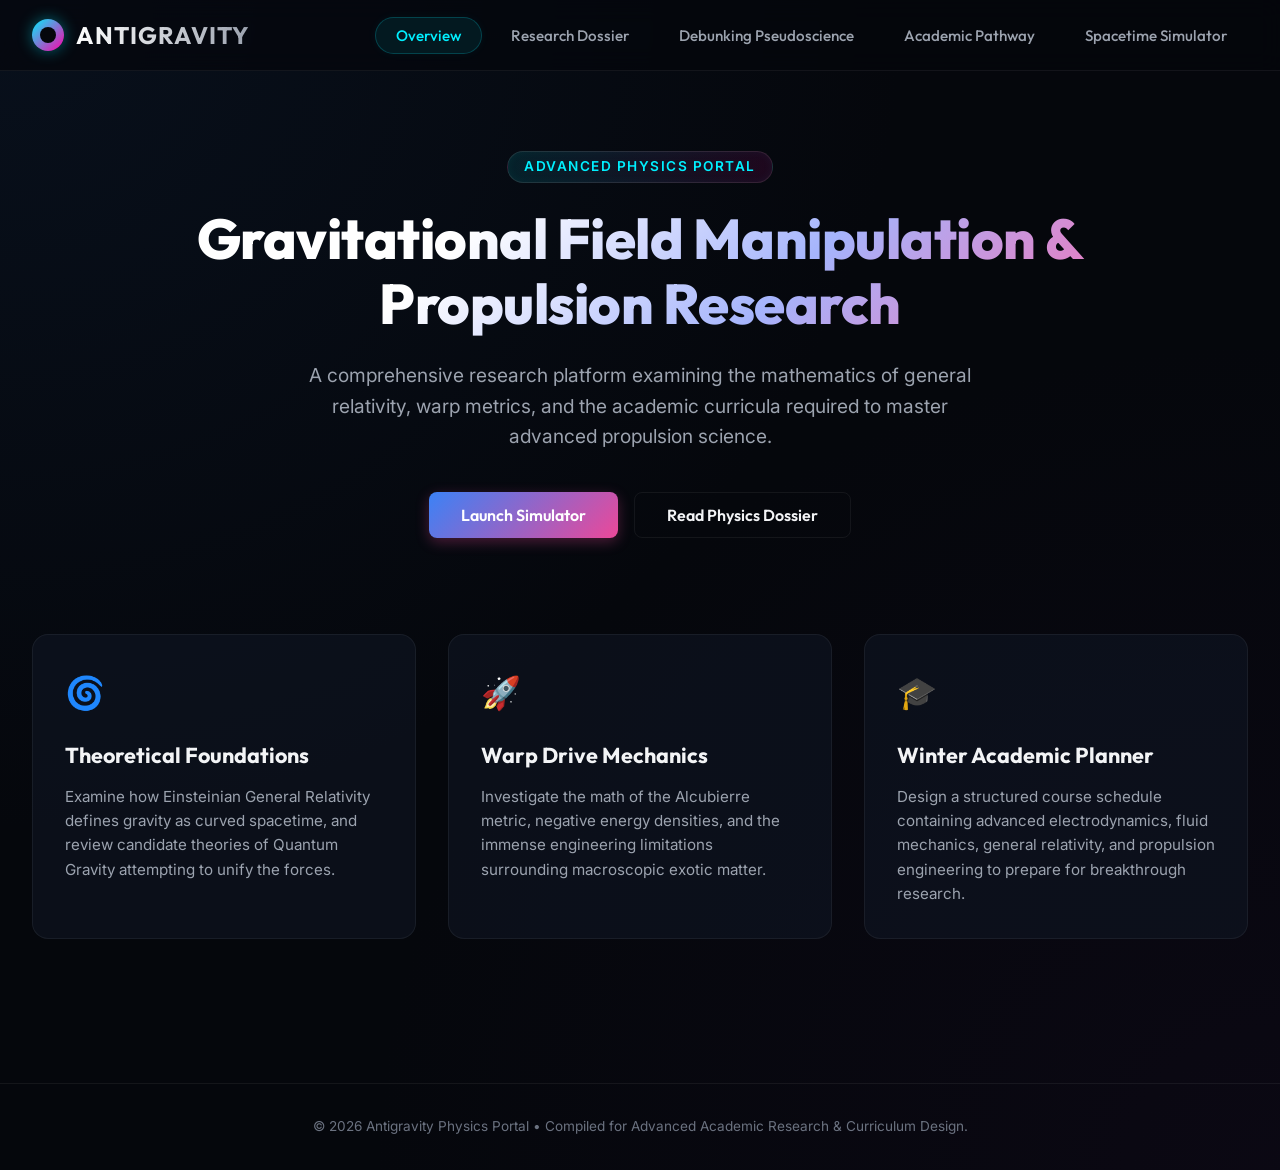
==== antigravity-portal/index.html @ f263cdb2 "Add Antigravity Research and Academic Planner static site & update CI/CD deployment" ====
<!DOCTYPE html>
<html lang="en">
<head>
  <meta charset="UTF-8">
  <meta name="viewport" content="width=device-width, initial-scale=1.0">
  <title>Antigravity Research & Academic Planner</title>
  <meta name="description" content="Explore advanced theoretical physics regarding spacetime curvature, warp mechanics, quantum gravity, and plan your Winter Semester academic curriculum.">
  <link rel="stylesheet" href="style.css">
</head>
<body>

  <!-- Premium Header & Navigation -->
  <header id="main-header">
    <div class="logo-container">
      <div class="logo-icon" id="logo-icon-id"></div>
      <span class="logo-text">ANTIGRAVITY</span>
    </div>
    <nav id="navbar">
      <ul>
        <li><button class="active" data-tab="overview" id="nav-btn-overview">Overview</button></li>
        <li><button data-tab="dossier" id="nav-btn-dossier">Research Dossier</button></li>
        <li><button data-tab="debunked" id="nav-btn-debunked">Debunking Pseudoscience</button></li>
        <li><button data-tab="pathway" id="nav-btn-pathway">Academic Pathway</button></li>
        <li><button data-tab="simulator" id="nav-btn-simulator">Spacetime Simulator</button></li>
      </ul>
    </nav>
  </header>

  <!-- Hero Section -->
  <section class="hero" id="hero-banner">
    <span class="badge">Advanced Physics Portal</span>
    <h1>Gravitational Field Manipulation & Propulsion Research</h1>
    <p>A comprehensive research platform examining the mathematics of general relativity, warp metrics, and the academic curricula required to master advanced propulsion science.</p>
    <div class="cta-buttons">
      <button class="btn btn-primary" data-tab="simulator" id="hero-btn-sim">Launch Simulator</button>
      <button class="btn btn-secondary" data-tab="dossier" id="hero-btn-research">Read Physics Dossier</button>
    </div>
  </section>

  <!-- Main Content Area -->
  <main id="content-container">

    <!-- TAB 1: OVERVIEW -->
    <section class="tab-pane active" id="overview">
      <div class="home-grid">
        <div class="info-card blue">
          <div class="card-icon">🌀</div>
          <h3>Theoretical Foundations</h3>
          <p>Examine how Einsteinian General Relativity defines gravity as curved spacetime, and review candidate theories of Quantum Gravity attempting to unify the forces.</p>
        </div>
        <div class="info-card magenta">
          <div class="card-icon">🚀</div>
          <h3>Warp Drive Mechanics</h3>
          <p>Investigate the math of the Alcubierre metric, negative energy densities, and the immense engineering limitations surrounding macroscopic exotic matter.</p>
        </div>
        <div class="info-card cyan">
          <div class="card-icon">🎓</div>
          <h3>Winter Academic Planner</h3>
          <p>Design a structured course schedule containing advanced electrodynamics, fluid mechanics, general relativity, and propulsion engineering to prepare for breakthrough research.</p>
        </div>
      </div>
    </section>

    <!-- TAB 2: RESEARCH DOSSIER -->
    <section class="tab-pane" id="dossier">
      <div class="dossier-layout">
        <aside class="dossier-nav" id="dossier-nav-aside">
          <h4 style="margin-bottom: 1rem; font-size: 0.9rem; color: var(--text-muted); text-transform: uppercase;">Dossier Sections</h4>
          <div id="dossier-nav-list">
            <!-- Dynamically populated from research.json -->
          </div>
        </aside>
        <article class="dossier-content-wrapper" id="dossier-active-content">
          <!-- Active Section Content Loaded Here -->
        </article>
      </div>
    </section>

    <!-- TAB 3: DEBUNKING PSEUDOSCIENCE -->
    <section class="tab-pane" id="debunked">
      <h2 class="section-title-glow" style="margin-bottom: 2rem;">⚡ Debunking Pseudoscience Claims</h2>
      <div class="debunk-list" id="debunked-list-container">
        <!-- Dynamically populated from research.json -->
      </div>
    </section>

    <!-- TAB 4: ACADEMIC PATHWAY -->
    <section class="tab-pane" id="pathway">
      <div class="planner-layout">
        <div class="timeline-container">
          <h2 class="section-title-glow" style="margin-bottom: 2rem;">🎓 Recommended Winter Course Pathway</h2>
          <div class="timeline" id="pathway-timeline">
            <!-- Dynamically populated from courses.json -->
          </div>
        </div>
        <aside class="planner-sidebar" id="planner-sidebar-aside">
          <h3>Semester Loadout Builder</h3>
          <div class="sidebar-stats">
            <div class="stat-box">
              <div class="stat-val" id="credits-val">0</div>
              <div class="stat-label">Total Credits</div>
            </div>
            <div class="stat-box">
              <div class="stat-val" id="courses-val">0</div>
              <div class="stat-label">Selected</div>
            </div>
          </div>
          <p style="font-size: 0.85rem; color: var(--text-secondary); margin-bottom: 1rem;">Select courses to build your theoretical curriculum and verify prerequisites:</p>
          <div class="courses-checklist" id="checklist-container">
            <!-- Checklist checkboxes loaded dynamically -->
          </div>
          <div class="prereq-alert" id="prereq-warning">
            <!-- Warning messages rendered dynamically -->
          </div>
        </aside>
      </div>
    </section>

    <!-- TAB 5: SPACETIME SIMULATOR -->
    <section class="tab-pane" id="simulator">
      <div class="simulator-layout">
        <div class="canvas-container" id="canvas-container-id">
          <canvas id="gravity-canvas"></canvas>
        </div>
        <aside class="sim-sidebar" id="sim-sidebar-id">
          <h3>Gravity Field Control</h3>
          
          <div class="tool-group">
            <span class="tool-label">Active Tool Mode</span>
            <div class="tool-buttons">
              <button class="btn-tool active" id="mode-positive">Attractive (+M)</button>
              <button class="btn-tool negative-mode" id="mode-negative">Repulsive (-M)</button>
              <button class="btn-tool" id="mode-particle" style="grid-column: span 2; margin-top: 0.5rem;">Launch Test Particle</button>
            </div>
          </div>
          
          <div class="tool-group">
            <span class="tool-label">Simulation Actions</span>
            <button class="btn-action" id="btn-toggle-warp">Start Warp Drive (Alcubierre)</button>
            <button class="btn-action clear" id="btn-clear-sim">Clear Workspace</button>
          </div>

          <div class="sim-status-box">
            <p><strong>Masses Placed:</strong> <span id="mass-count">0</span></p>
            <p><strong>Active Test Particles:</strong> <span id="particle-count">0</span></p>
            <p><strong>Warp Bubble:</strong> <span id="warp-status">Inactive</span></p>
            <div style="font-size: 0.75rem; color: var(--text-muted); margin-top: 1rem; line-height: 1.4;">
              💡 <strong>Instructions:</strong> Select a tool and click/tap in the canvas grid. Click close to an existing mass to delete it. Toggle Warp Drive and hover/move your cursor to guide the Alcubierre warp bubble!
            </div>
          </div>
        </aside>
      </div>
    </section>

  </main>

  <footer style="text-align: center; padding: 2rem; border-top: 1px solid var(--glass-border); font-size: 0.85rem; color: var(--text-muted); margin-top: 4rem;">
    <p>© 2026 Antigravity Physics Portal • Compiled for Advanced Academic Research & Curriculum Design.</p>
  </footer>

  <script src="app.js"></script>
</body>
</html>
---- antigravity-portal/style.css ----
@import url('https://fonts.googleapis.com/css2?family=Inter:wght@300;400;500;600&family=Outfit:wght@300;400;600;700;800&display=swap');

:root {
  --bg-deep: #05070c;
  --bg-space: #0b0f19;
  --bg-card: rgba(15, 22, 36, 0.6);
  --bg-card-hover: rgba(22, 32, 54, 0.8);
  --glass-border: rgba(255, 255, 255, 0.06);
  --glass-border-focus: rgba(255, 255, 255, 0.15);
  
  --accent-blue: #3b82f6;
  --accent-cyan: #00f0ff;
  --accent-magenta: #ff00aa;
  --accent-pink: #ec4899;
  --accent-glow: rgba(0, 240, 255, 0.15);
  --accent-warn: #f59e0b;
  
  --text-primary: #f3f4f6;
  --text-secondary: #9ca3af;
  --text-muted: #6b7280;
  
  --font-title: 'Outfit', sans-serif;
  --font-body: 'Inter', sans-serif;
  
  --transition-smooth: all 0.3s cubic-bezier(0.4, 0, 0.2, 1);
  --glow-positive: 0 0 15px rgba(0, 240, 255, 0.4);
  --glow-negative: 0 0 15px rgba(255, 0, 170, 0.4);
  --glow-warp: 0 0 20px rgba(139, 92, 246, 0.5);
}

* {
  box-sizing: border-box;
  margin: 0;
  padding: 0;
}

body {
  background-color: var(--bg-deep);
  background-image: 
    radial-gradient(at 0% 0%, rgba(11, 25, 44, 0.5) 0px, transparent 50%),
    radial-gradient(at 100% 100%, rgba(20, 10, 30, 0.4) 0px, transparent 50%),
    radial-gradient(at 50% 50%, rgba(5, 7, 12, 1) 0px, transparent 100%);
  color: var(--text-primary);
  font-family: var(--font-body);
  min-height: 100vh;
  overflow-x: hidden;
  line-height: 1.6;
}

/* Header & Navigation */
header {
  background: rgba(5, 7, 12, 0.7);
  backdrop-filter: blur(12px);
  -webkit-backdrop-filter: blur(12px);
  border-bottom: 1px solid var(--glass-border);
  position: sticky;
  top: 0;
  z-index: 100;
  padding: 1rem 2rem;
  display: flex;
  justify-content: space-between;
  align-items: center;
  transition: var(--transition-smooth);
}

.logo-container {
  display: flex;
  align-items: center;
  gap: 0.75rem;
}

.logo-icon {
  width: 2rem;
  height: 2rem;
  border-radius: 50%;
  background: linear-gradient(135deg, var(--accent-cyan), var(--accent-magenta));
  box-shadow: var(--glow-positive);
  position: relative;
  animation: logo-spin 6s linear infinite;
}

.logo-icon::before {
  content: '';
  position: absolute;
  top: 25%;
  left: 25%;
  width: 50%;
  height: 50%;
  background: var(--bg-deep);
  border-radius: 50%;
}

.logo-text {
  font-family: var(--font-title);
  font-weight: 700;
  font-size: 1.5rem;
  letter-spacing: 1px;
  background: linear-gradient(to right, #ffffff, var(--text-secondary));
  -webkit-background-clip: text;
  -webkit-text-fill-color: transparent;
}

nav ul {
  display: flex;
  list-style: none;
  gap: 0.5rem;
}

nav button {
  background: transparent;
  border: 1px solid transparent;
  color: var(--text-secondary);
  font-family: var(--font-title);
  font-size: 0.95rem;
  font-weight: 500;
  padding: 0.5rem 1.25rem;
  border-radius: 9999px;
  cursor: pointer;
  transition: var(--transition-smooth);
}

nav button:hover {
  color: var(--text-primary);
  background: rgba(255, 255, 255, 0.04);
}

nav button.active {
  color: var(--accent-cyan);
  background: rgba(0, 240, 255, 0.08);
  border-color: rgba(0, 240, 255, 0.2);
  box-shadow: 0 0 10px rgba(0, 240, 255, 0.05);
}

/* Hero Section */
.hero {
  padding: 5rem 2rem 4rem 2rem;
  text-align: center;
  max-width: 1000px;
  margin: 0 auto;
}

.badge {
  display: inline-block;
  padding: 0.25rem 1rem;
  background: linear-gradient(90deg, rgba(0, 240, 255, 0.1), rgba(255, 0, 170, 0.1));
  border: 1px solid rgba(255, 255, 255, 0.1);
  border-radius: 9999px;
  font-size: 0.85rem;
  font-weight: 600;
  letter-spacing: 1.5px;
  color: var(--accent-cyan);
  text-transform: uppercase;
  margin-bottom: 1.5rem;
  box-shadow: inset 0 0 10px rgba(0, 240, 255, 0.05);
}

.hero h1 {
  font-family: var(--font-title);
  font-size: 3.5rem;
  font-weight: 800;
  line-height: 1.15;
  letter-spacing: -0.5px;
  margin-bottom: 1.5rem;
  background: linear-gradient(135deg, #ffffff 30%, #a5b4fc, #f472b6);
  -webkit-background-clip: text;
  -webkit-text-fill-color: transparent;
}

.hero p {
  font-size: 1.2rem;
  color: var(--text-secondary);
  max-width: 700px;
  margin: 0 auto 2.5rem auto;
}

.cta-buttons {
  display: flex;
  justify-content: center;
  gap: 1rem;
}

.btn {
  font-family: var(--font-title);
  font-size: 1rem;
  font-weight: 600;
  padding: 0.75rem 2rem;
  border-radius: 8px;
  cursor: pointer;
  transition: var(--transition-smooth);
}

.btn-primary {
  background: linear-gradient(135deg, var(--accent-blue), var(--accent-pink));
  border: none;
  color: white;
  box-shadow: 0 4px 14px rgba(236, 72, 153, 0.3);
}

.btn-primary:hover {
  transform: translateY(-2px);
  box-shadow: 0 6px 20px rgba(236, 72, 153, 0.5);
}

.btn-secondary {
  background: transparent;
  border: 1px solid var(--glass-border);
  color: var(--text-primary);
}

.btn-secondary:hover {
  background: rgba(255, 255, 255, 0.05);
  border-color: rgba(255, 255, 255, 0.2);
}

/* Tab Content Transitions */
main {
  max-width: 1400px;
  margin: 0 auto;
  padding: 0 2rem 5rem 2rem;
}

.tab-pane {
  display: none;
  animation: fadeIn 0.5s cubic-bezier(0.4, 0, 0.2, 1) forwards;
}

.tab-pane.active {
  display: block;
}

/* Home Overview Grid */
.home-grid {
  display: grid;
  grid-template-columns: repeat(auto-fit, minmax(320px, 1fr));
  gap: 2rem;
  margin-top: 2rem;
}

.info-card {
  background: var(--bg-card);
  backdrop-filter: blur(16px);
  -webkit-backdrop-filter: blur(16px);
  border: 1px solid var(--glass-border);
  border-radius: 16px;
  padding: 2rem;
  transition: var(--transition-smooth);
  position: relative;
  overflow: hidden;
}

.info-card::before {
  content: '';
  position: absolute;
  top: 0;
  left: 0;
  width: 100%;
  height: 4px;
  background: linear-gradient(90deg, transparent, transparent);
  transition: var(--transition-smooth);
}

.info-card:hover {
  background: var(--bg-card-hover);
  border-color: var(--glass-border-focus);
  transform: translateY(-4px);
}

.info-card.blue:hover::before {
  background: linear-gradient(90deg, var(--accent-blue), var(--accent-cyan));
}

.info-card.magenta:hover::before {
  background: linear-gradient(90deg, var(--accent-pink), var(--accent-magenta));
}

.info-card.cyan:hover::before {
  background: linear-gradient(90deg, var(--accent-cyan), var(--accent-blue));
}

.card-icon {
  font-size: 2rem;
  margin-bottom: 1.25rem;
}

.info-card h3 {
  font-family: var(--font-title);
  font-size: 1.35rem;
  margin-bottom: 0.75rem;
}

.info-card p {
  color: var(--text-secondary);
  font-size: 0.95rem;
}

/* Research Dossier Panel styling */
.dossier-layout {
  display: grid;
  grid-template-columns: 280px 1fr;
  gap: 2.5rem;
  align-items: start;
}

.dossier-nav {
  position: sticky;
  top: 5.5rem;
  background: var(--bg-card);
  border: 1px solid var(--glass-border);
  border-radius: 12px;
  padding: 1rem;
}

.dossier-nav button {
  width: 100%;
  text-align: left;
  background: transparent;
  border: none;
  padding: 0.8rem 1rem;
  border-radius: 8px;
  color: var(--text-secondary);
  font-family: var(--font-title);
  font-size: 0.95rem;
  font-weight: 500;
  cursor: pointer;
  transition: var(--transition-smooth);
  margin-bottom: 0.25rem;
}

.dossier-nav button:hover {
  background: rgba(255, 255, 255, 0.03);
  color: var(--text-primary);
}

.dossier-nav button.active {
  background: rgba(255, 255, 255, 0.06);
  color: var(--accent-cyan);
  border-left: 3px solid var(--accent-cyan);
  border-radius: 0 8px 8px 0;
}

.dossier-content-wrapper {
  background: var(--bg-card);
  border: 1px solid var(--glass-border);
  border-radius: 16px;
  padding: 3rem;
  min-height: 500px;
}

.section-title-glow {
  font-family: var(--font-title);
  font-size: 2.2rem;
  font-weight: 700;
  margin-bottom: 1.5rem;
  background: linear-gradient(to right, #ffffff, var(--text-secondary));
  -webkit-background-clip: text;
  -webkit-text-fill-color: transparent;
  display: flex;
  align-items: center;
  gap: 0.75rem;
}

.theory-block {
  margin-bottom: 2rem;
  border-bottom: 1px solid var(--glass-border);
  padding-bottom: 2rem;
}

.theory-block:last-child {
  border-bottom: none;
  padding-bottom: 0;
}

.theory-block h4 {
  font-family: var(--font-title);
  font-size: 1.25rem;
  color: var(--accent-cyan);
  margin-bottom: 0.5rem;
}

.literature-grid {
  display: grid;
  grid-template-columns: 1fr;
  gap: 1.5rem;
}

.lit-card {
  border-left: 3px solid var(--accent-blue);
  background: rgba(255, 255, 255, 0.02);
  padding: 1.25rem;
  border-radius: 0 8px 8px 0;
  transition: var(--transition-smooth);
}

.lit-card:hover {
  background: rgba(255, 255, 255, 0.04);
}

.lit-citation {
  font-style: italic;
  margin-bottom: 0.5rem;
}

.lit-meta {
  display: flex;
  gap: 1rem;
  font-size: 0.85rem;
  color: var(--text-muted);
}

.lit-tag {
  background: rgba(59, 130, 246, 0.15);
  color: #93c5fd;
  padding: 0.1rem 0.5rem;
  border-radius: 4px;
}

/* Debunked Section Cards */
.debunk-list {
  display: grid;
  grid-template-columns: 1fr;
  gap: 2rem;
}

.debunk-card {
  background: rgba(255, 255, 255, 0.01);
  border: 1px solid var(--glass-border);
  border-radius: 12px;
  padding: 2rem;
}

.debunk-header {
  display: flex;
  justify-content: space-between;
  align-items: center;
  margin-bottom: 1rem;
}

.debunk-header h3 {
  font-family: var(--font-title);
  color: var(--accent-magenta);
  font-size: 1.4rem;
}

.status-badge {
  background: rgba(239, 68, 68, 0.1);
  color: #f87171;
  border: 1px solid rgba(239, 68, 68, 0.2);
  padding: 0.2rem 0.8rem;
  border-radius: 9999px;
  font-size: 0.8rem;
  font-weight: 600;
  text-transform: uppercase;
}

.debunk-grid {
  display: grid;
  grid-template-columns: 1fr 1fr;
  gap: 1.5rem;
  margin-top: 1.5rem;
}

.debunk-box {
  background: rgba(0, 0, 0, 0.2);
  padding: 1.25rem;
  border-radius: 8px;
  border: 1px solid rgba(255, 255, 255, 0.03);
}

.debunk-box h4 {
  font-family: var(--font-title);
  margin-bottom: 0.5rem;
  font-size: 1rem;
  display: flex;
  align-items: center;
  gap: 0.5rem;
}

.debunk-box.claim h4 {
  color: #fca5a5;
}

.debunk-box.fact h4 {
  color: #a7f3d0;
}

.debunk-proof {
  margin-top: 1.5rem;
  padding: 1rem;
  background: rgba(59, 130, 246, 0.05);
  border: 1px dashed rgba(59, 130, 246, 0.2);
  border-radius: 8px;
  font-size: 0.95rem;
}

/* Academic Planner Layout */
.planner-layout {
  display: grid;
  grid-template-columns: 1fr 400px;
  gap: 2.5rem;
  align-items: start;
}

.timeline {
  position: relative;
  padding-left: 2rem;
  border-left: 2px solid var(--glass-border);
}

.timeline-item {
  position: relative;
  margin-bottom: 3rem;
}

.timeline-item::before {
  content: '';
  position: absolute;
  left: -2.55rem;
  top: 0.25rem;
  width: 1rem;
  height: 1rem;
  border-radius: 50%;
  background: var(--bg-deep);
  border: 3px solid var(--accent-blue);
  box-shadow: 0 0 8px var(--accent-blue);
  transition: var(--transition-smooth);
}

.timeline-item.active::before {
  border-color: var(--accent-cyan);
  box-shadow: 0 0 10px var(--accent-cyan);
}

.timeline-card {
  background: var(--bg-card);
  border: 1px solid var(--glass-border);
  border-radius: 12px;
  padding: 1.5rem;
  transition: var(--transition-smooth);
}

.timeline-card:hover {
  background: var(--bg-card-hover);
  border-color: rgba(255, 255, 255, 0.1);
}

.course-meta {
  display: flex;
  justify-content: space-between;
  align-items: center;
  margin-bottom: 0.5rem;
}

.course-code {
  color: var(--accent-cyan);
  font-weight: 600;
  font-size: 0.9rem;
}

.course-credits {
  font-size: 0.85rem;
  color: var(--text-muted);
}

.timeline-card h3 {
  font-family: var(--font-title);
  font-size: 1.25rem;
  margin-bottom: 0.75rem;
}

.syllabus-list {
  margin: 1rem 0;
  padding-left: 1.25rem;
  font-size: 0.9rem;
  color: var(--text-secondary);
}

.syllabus-list li {
  margin-bottom: 0.25rem;
}

.relevance-box {
  margin-top: 1rem;
  padding: 0.75rem 1rem;
  background: rgba(139, 92, 246, 0.05);
  border-left: 2px solid #8b5cf6;
  border-radius: 0 6px 6px 0;
  font-size: 0.85rem;
}

.relevance-box strong {
  color: #c084fc;
}

.planner-sidebar {
  background: var(--bg-card);
  border: 1px solid var(--glass-border);
  border-radius: 16px;
  padding: 2rem;
  position: sticky;
  top: 5.5rem;
}

.planner-sidebar h3 {
  font-family: var(--font-title);
  font-size: 1.35rem;
  margin-bottom: 1rem;
  border-bottom: 1px solid var(--glass-border);
  padding-bottom: 0.5rem;
}

.sidebar-stats {
  display: grid;
  grid-template-columns: 1fr 1fr;
  gap: 1rem;
  margin-bottom: 1.5rem;
}

.stat-box {
  background: rgba(0, 0, 0, 0.3);
  padding: 1rem;
  border-radius: 8px;
  text-align: center;
  border: 1px solid rgba(255, 255, 255, 0.02);
}

.stat-val {
  font-family: var(--font-title);
  font-size: 1.75rem;
  font-weight: 700;
  color: var(--accent-cyan);
}

.stat-label {
  font-size: 0.75rem;
  color: var(--text-secondary);
  text-transform: uppercase;
  margin-top: 0.25rem;
}

.courses-checklist {
  display: flex;
  flex-direction: column;
  gap: 0.75rem;
}

.checklist-item {
  display: flex;
  align-items: center;
  gap: 0.75rem;
  padding: 0.75rem 1rem;
  background: rgba(255, 255, 255, 0.02);
  border: 1px solid var(--glass-border);
  border-radius: 8px;
  cursor: pointer;
  transition: var(--transition-smooth);
}

.checklist-item:hover {
  background: rgba(255, 255, 255, 0.05);
}

.checklist-item.selected {
  background: rgba(59, 130, 246, 0.08);
  border-color: rgba(59, 130, 246, 0.3);
}

.checklist-item input[type="checkbox"] {
  width: 1.1rem;
  height: 1.1rem;
  accent-color: var(--accent-blue);
  cursor: pointer;
}

.checklist-text {
  flex-grow: 1;
}

.checklist-code {
  font-size: 0.75rem;
  color: var(--text-muted);
  display: block;
}

.checklist-title {
  font-size: 0.9rem;
  font-weight: 500;
}

.prereq-alert {
  margin-top: 1.5rem;
  background: rgba(245, 158, 11, 0.1);
  border: 1px solid rgba(245, 158, 11, 0.2);
  border-radius: 8px;
  padding: 1rem;
  font-size: 0.85rem;
  color: #fcd34d;
  display: none;
}

.prereq-alert.active {
  display: block;
  animation: shake 0.4s ease;
}

/* Gravity Simulator Grid Layout */
.simulator-layout {
  display: grid;
  grid-template-columns: 1fr 340px;
  gap: 2rem;
  align-items: start;
}

.canvas-container {
  position: relative;
  background: #020306;
  border: 1px solid var(--glass-border);
  border-radius: 16px;
  overflow: hidden;
  box-shadow: inset 0 0 40px rgba(0, 0, 0, 0.8);
  aspect-ratio: 16/10;
}

canvas {
  display: block;
  width: 100%;
  height: 100%;
  cursor: crosshair;
}

.sim-sidebar {
  background: var(--bg-card);
  border: 1px solid var(--glass-border);
  border-radius: 16px;
  padding: 2rem;
}

.sim-sidebar h3 {
  font-family: var(--font-title);
  margin-bottom: 1.25rem;
  border-bottom: 1px solid var(--glass-border);
  padding-bottom: 0.5rem;
  font-size: 1.35rem;
}

.tool-group {
  margin-bottom: 1.5rem;
}

.tool-label {
  font-size: 0.8rem;
  color: var(--text-secondary);
  text-transform: uppercase;
  margin-bottom: 0.5rem;
  font-weight: 600;
  display: block;
}

.tool-buttons {
  display: grid;
  grid-template-columns: 1fr 1fr;
  gap: 0.5rem;
}

.btn-tool {
  background: rgba(255, 255, 255, 0.02);
  border: 1px solid var(--glass-border);
  color: var(--text-secondary);
  padding: 0.6rem;
  border-radius: 8px;
  cursor: pointer;
  font-family: var(--font-title);
  font-size: 0.85rem;
  font-weight: 500;
  transition: var(--transition-smooth);
}

.btn-tool:hover {
  background: rgba(255, 255, 255, 0.05);
  color: var(--text-primary);
}

.btn-tool.active {
  border-color: var(--accent-cyan);
  color: var(--accent-cyan);
  background: rgba(0, 240, 255, 0.08);
  box-shadow: 0 0 8px rgba(0, 240, 255, 0.1);
}

.btn-tool.active.negative-mode {
  border-color: var(--accent-magenta);
  color: var(--accent-magenta);
  background: rgba(255, 0, 170, 0.08);
  box-shadow: 0 0 8px rgba(255, 0, 170, 0.1);
}

.btn-action {
  width: 100%;
  padding: 0.6rem;
  margin-bottom: 0.5rem;
  border-radius: 8px;
  cursor: pointer;
  font-family: var(--font-title);
  font-size: 0.85rem;
  font-weight: 600;
  transition: var(--transition-smooth);
  background: rgba(255, 255, 255, 0.05);
  border: 1px solid var(--glass-border);
  color: var(--text-primary);
}

.btn-action:hover {
  background: rgba(255, 255, 255, 0.1);
}

.btn-action.clear {
  color: #f87171;
  border-color: rgba(239, 68, 68, 0.2);
}

.btn-action.clear:hover {
  background: rgba(239, 68, 68, 0.1);
}

.sim-status-box {
  margin-top: 1.5rem;
  background: rgba(0, 0, 0, 0.2);
  padding: 1rem;
  border-radius: 8px;
  border: 1px solid rgba(255, 255, 255, 0.02);
  font-size: 0.85rem;
}

.sim-status-box p {
  margin-bottom: 0.5rem;
  color: var(--text-secondary);
}

.sim-status-box p strong {
  color: var(--text-primary);
}

/* Animations */
@keyframes fadeIn {
  from {
    opacity: 0;
    transform: translateY(10px);
  }
  to {
    opacity: 1;
    transform: translateY(0);
  }
}

@keyframes logo-spin {
  0% {
    transform: rotate(0deg);
  }
  100% {
    transform: rotate(360deg);
  }
}

@keyframes shake {
  0%, 100% { transform: translateX(0); }
  25% { transform: translateX(-4px); }
  75% { transform: translateX(4px); }
}

/* Responsive styles */
@media (max-width: 1024px) {
  .planner-layout, .simulator-layout {
    grid-template-columns: 1fr;
  }
  
  .dossier-layout {
    grid-template-columns: 1fr;
  }
  
  .dossier-nav {
    position: static;
    display: flex;
    flex-wrap: wrap;
  }
  
  .dossier-nav button {
    width: auto;
    margin-right: 0.5rem;
  }
  
  .debunk-grid {
    grid-template-columns: 1fr;
  }
  
  .planner-sidebar, .sim-sidebar {
    position: static;
  }
}

@media (max-width: 768px) {
  header {
    flex-direction: column;
    gap: 1rem;
  }
  
  .hero h1 {
    font-size: 2.5rem;
  }
  
  nav ul {
    flex-wrap: wrap;
    justify-content: center;
  }
}
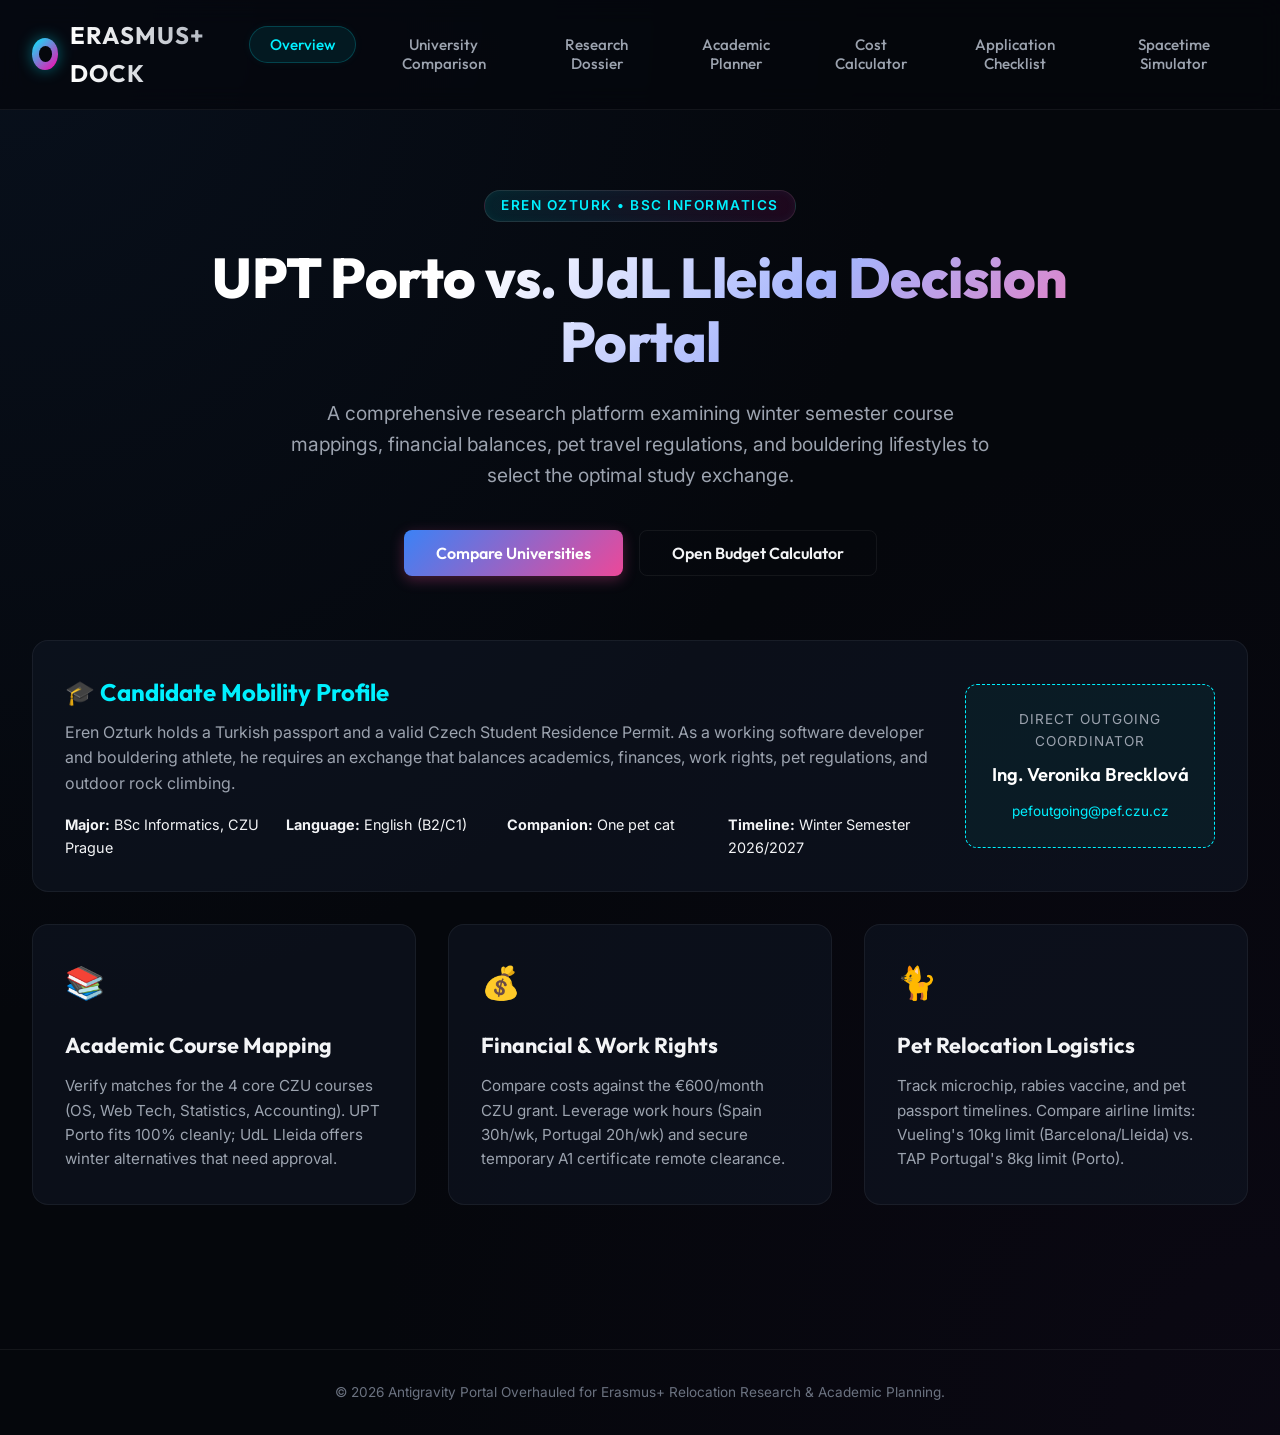
==== commit a5c23235: "feat: update Erasmus+ research portal, documents, and Cyprus ruled-out warnings" ====
--- a/antigravity-portal/index.html
+++ b/antigravity-portal/index.html
@@ -3,9 +3,10 @@
 <head>
   <meta charset="UTF-8">
   <meta name="viewport" content="width=device-width, initial-scale=1.0">
-  <title>Antigravity Research & Academic Planner</title>
-  <meta name="description" content="Explore advanced theoretical physics regarding spacetime curvature, warp mechanics, quantum gravity, and plan your Winter Semester academic curriculum.">
+  <title>Erasmus+ Relocation Dashboard & Academic Planner</title>
+  <meta name="description" content="Explore Erasmus+ relocation research, budgets, and visa details for Porto (UPT) and Lleida (UdL) for CZU Prague BSc Informatics student Eren Ozturk.">
   <link rel="stylesheet" href="style.css">
+  <link href="https://fonts.googleapis.com/css2?family=Outfit:wght@300;400;500;600;700;800&family=Inter:wght@300;400;500;600;700&display=swap" rel="stylesheet">
 </head>
 <body>
 
@@ -13,14 +14,16 @@
   <header id="main-header">
     <div class="logo-container">
       <div class="logo-icon" id="logo-icon-id"></div>
-      <span class="logo-text">ANTIGRAVITY</span>
+      <span class="logo-text">ERASMUS+ DOCK</span>
     </div>
     <nav id="navbar">
       <ul>
         <li><button class="active" data-tab="overview" id="nav-btn-overview">Overview</button></li>
+        <li><button data-tab="comparison" id="nav-btn-comparison">University Comparison</button></li>
         <li><button data-tab="dossier" id="nav-btn-dossier">Research Dossier</button></li>
-        <li><button data-tab="debunked" id="nav-btn-debunked">Debunking Pseudoscience</button></li>
-        <li><button data-tab="pathway" id="nav-btn-pathway">Academic Pathway</button></li>
+        <li><button data-tab="pathway" id="nav-btn-pathway">Academic Planner</button></li>
+        <li><button data-tab="calculator" id="nav-btn-calculator">Cost Calculator</button></li>
+        <li><button data-tab="checklist" id="nav-btn-checklist">Application Checklist</button></li>
         <li><button data-tab="simulator" id="nav-btn-simulator">Spacetime Simulator</button></li>
       </ul>
     </nav>
@@ -28,12 +31,12 @@
 
   <!-- Hero Section -->
   <section class="hero" id="hero-banner">
-    <span class="badge">Advanced Physics Portal</span>
-    <h1>Gravitational Field Manipulation & Propulsion Research</h1>
-    <p>A comprehensive research platform examining the mathematics of general relativity, warp metrics, and the academic curricula required to master advanced propulsion science.</p>
+    <span class="badge">Eren Ozturk • BSc Informatics</span>
+    <h1>UPT Porto vs. UdL Lleida Decision Portal</h1>
+    <p>A comprehensive research platform examining winter semester course mappings, financial balances, pet travel regulations, and bouldering lifestyles to select the optimal study exchange.</p>
     <div class="cta-buttons">
-      <button class="btn btn-primary" data-tab="simulator" id="hero-btn-sim">Launch Simulator</button>
-      <button class="btn btn-secondary" data-tab="dossier" id="hero-btn-research">Read Physics Dossier</button>
+      <button class="btn btn-primary" data-tab="comparison" id="hero-btn-comp">Compare Universities</button>
+      <button class="btn btn-secondary" data-tab="calculator" id="hero-btn-calc">Open Budget Calculator</button>
     </div>
   </section>
 
@@ -42,26 +45,102 @@
 
     <!-- TAB 1: OVERVIEW -->
     <section class="tab-pane active" id="overview">
+      <div class="profile-summary-card" style="background: var(--bg-card); border: 1px solid var(--glass-border); padding: 2rem; border-radius: 16px; margin-bottom: 2rem; display: flex; flex-wrap: wrap; gap: 2rem; justify-content: space-between; align-items: center;">
+        <div style="flex: 1 1 500px;">
+          <h2 style="font-family: var(--font-title); margin-bottom: 0.5rem; color: var(--accent-cyan);">🎓 Candidate Mobility Profile</h2>
+          <p style="color: var(--text-secondary); margin-bottom: 1rem;">Eren Ozturk holds a Turkish passport and a valid Czech Student Residence Permit. As a working software developer and bouldering athlete, he requires an exchange that balances academics, finances, work rights, pet regulations, and outdoor rock climbing.</p>
+          <div style="display: grid; grid-template-columns: repeat(auto-fit, minmax(200px, 1fr)); gap: 1rem; font-size: 0.9rem;">
+            <div><strong>Major:</strong> BSc Informatics, CZU Prague</div>
+            <div><strong>Language:</strong> English (B2/C1)</div>
+            <div><strong>Companion:</strong> One pet cat</div>
+            <div><strong>Timeline:</strong> Winter Semester 2026/2027</div>
+          </div>
+        </div>
+        <div style="flex: 0 0 250px; background: rgba(0, 240, 255, 0.05); padding: 1.5rem; border-radius: 12px; border: 1px dashed var(--accent-cyan); text-align: center;">
+          <div style="font-size: 0.85rem; text-transform: uppercase; letter-spacing: 1px; color: var(--text-secondary);">Direct Outgoing Coordinator</div>
+          <div style="font-family: var(--font-title); font-size: 1.15rem; font-weight: 600; margin: 0.5rem 0; color: #ffffff;">Ing. Veronika Brecklová</div>
+          <a href="mailto:pefoutgoing@pef.czu.cz" style="font-size: 0.85rem; color: var(--accent-cyan); text-decoration: none;">pefoutgoing@pef.czu.cz</a>
+        </div>
+      </div>
+
       <div class="home-grid">
         <div class="info-card blue">
-          <div class="card-icon">🌀</div>
-          <h3>Theoretical Foundations</h3>
-          <p>Examine how Einsteinian General Relativity defines gravity as curved spacetime, and review candidate theories of Quantum Gravity attempting to unify the forces.</p>
+          <div class="card-icon">📚</div>
+          <h3>Academic Course Mapping</h3>
+          <p>Verify matches for the 4 core CZU courses (OS, Web Tech, Statistics, Accounting). UPT Porto fits 100% cleanly; UdL Lleida offers winter alternatives that need approval.</p>
         </div>
         <div class="info-card magenta">
-          <div class="card-icon">🚀</div>
-          <h3>Warp Drive Mechanics</h3>
-          <p>Investigate the math of the Alcubierre metric, negative energy densities, and the immense engineering limitations surrounding macroscopic exotic matter.</p>
+          <div class="card-icon">💰</div>
+          <h3>Financial & Work Rights</h3>
+          <p>Compare costs against the €600/month CZU grant. Leverage work hours (Spain 30h/wk, Portugal 20h/wk) and secure temporary A1 certificate remote clearance.</p>
         </div>
         <div class="info-card cyan">
-          <div class="card-icon">🎓</div>
-          <h3>Winter Academic Planner</h3>
-          <p>Design a structured course schedule containing advanced electrodynamics, fluid mechanics, general relativity, and propulsion engineering to prepare for breakthrough research.</p>
-        </div>
-      </div>
-    </section>
-
-    <!-- TAB 2: RESEARCH DOSSIER -->
+          <div class="card-icon">🐈</div>
+          <h3>Pet Relocation Logistics</h3>
+          <p>Track microchip, rabies vaccine, and pet passport timelines. Compare airline limits: Vueling's 10kg limit (Barcelona/Lleida) vs. TAP Portugal's 8kg limit (Porto).</p>
+        </div>
+      </div>
+    </section>
+
+    <!-- TAB 2: UNIVERSITY COMPARISON -->
+    <section class="tab-pane" id="comparison">
+      <h2 class="section-title-glow" style="margin-bottom: 2rem;">📊 Side-by-Side Destination Comparison</h2>
+      <div style="overflow-x: auto; background: var(--bg-card); border: 1px solid var(--glass-border); border-radius: 16px; padding: 1.5rem;">
+        <table style="width: 100%; border-collapse: collapse; text-align: left; min-width: 800px;">
+          <thead>
+            <tr style="border-bottom: 2px solid var(--glass-border); font-family: var(--font-title); color: var(--accent-cyan); font-size: 1.1rem;">
+              <th style="padding: 1rem;">Metric</th>
+              <th style="padding: 1rem; width: 40%;">UPT Porto (Portugal)</th>
+              <th style="padding: 1rem; width: 40%;">UdL Lleida (Spain)</th>
+            </tr>
+          </thead>
+          <tbody style="font-size: 0.95rem;">
+            <tr style="border-bottom: 1px solid var(--glass-border);">
+              <td style="padding: 1.25rem; font-weight: 600; color: var(--text-primary);">Erasmus Code & Rank</td>
+              <td style="padding: 1.25rem; color: var(--text-secondary);"><strong>P PORTO07</strong> (Academic Score: 10/10)</td>
+              <td style="padding: 1.25rem; color: var(--text-secondary);"><strong>E LLEIDA01</strong> (Academic Score: 4/10 due to language)</td>
+            </tr>
+            <tr style="border-bottom: 1px solid var(--glass-border);">
+              <td style="padding: 1.25rem; font-weight: 600; color: var(--text-primary);">Winter Course Fit</td>
+              <td style="padding: 1.25rem; color: var(--text-secondary);"><span style="color: #6ee7b7;">✅ 100% Clean Fit</span><br>All 4 courses are core requirements offered in English/bilingual format in Sem 1.</td>
+              <td style="padding: 1.25rem; color: var(--text-secondary);"><span style="color: #fcd34d;">⚠️ Feasible with Substitutions</span><br>Requires approval for Web dinàmica (Digital Design dept) and Estadística Avançada (ADE dept) as winter substitutes.</td>
+            </tr>
+            <tr style="border-bottom: 1px solid var(--glass-border);">
+              <td style="padding: 1.25rem; font-weight: 600; color: var(--text-primary);">Living Cost Level</td>
+              <td style="padding: 1.25rem; color: var(--text-secondary);"><span style="color: #fca5a5;">🔴 High (€1,000–€1,460 studio)</span><br>Porto is a major tourist/student hub. Rents are significantly higher.</td>
+              <td style="padding: 1.25rem; color: var(--text-secondary);"><span style="color: #6ee7b7;">🟢 Low (€756–€1,010 studio)</span><br>Lleida is a smaller, inland city. Rents and services are highly affordable.</td>
+            </tr>
+            <tr style="border-bottom: 1px solid var(--glass-border);">
+              <td style="padding: 1.25rem; font-weight: 600; color: var(--text-primary);">Pet Travel Companion</td>
+              <td style="padding: 1.25rem; color: var(--text-secondary);"><span style="color: #fcd34d;">⚠️ Strict 8 kg limit (TAP)</span><br>Direct flight Prague to Porto. 8kg cabin weight is very tight for adult cat + carrier.</td>
+              <td style="padding: 1.25rem; color: var(--text-secondary);"><span style="color: #6ee7b7;">✅ 10 kg limit (Vueling)</span><br>Fly direct Prague to Barcelona (10kg limit), then take the fast AVE train to Lleida.</td>
+            </tr>
+            <tr style="border-bottom: 1px solid var(--glass-border);">
+              <td style="padding: 1.25rem; font-weight: 600; color: var(--text-primary);">Pet Housing Policy</td>
+              <td style="padding: 1.25rem; color: var(--text-secondary);">Landlords can legally ban pets in private leases. No official university dorms.</td>
+              <td style="padding: 1.25rem; color: var(--text-secondary);">Landlords can legally ban pets. Shared flat search is critical. Resis (Vila) ban pets.</td>
+            </tr>
+            <tr style="border-bottom: 1px solid var(--glass-border);">
+              <td style="padding: 1.25rem; font-weight: 600; color: var(--text-primary);">Climbing Access</td>
+              <td style="padding: 1.25rem; color: var(--text-secondary);">Good indoor gyms (São Rock, Proa, The North Wall). No nearby outdoor rock crags.</td>
+              <td style="padding: 1.25rem; color: var(--text-secondary);"><span style="color: #6ee7b7;">👑 World-Class Outdoor Crags</span><br>Margalef, Santa Linya, Oliana, Siurana within 60 mins. Boulder Indoor gym is €44.50/mo.</td>
+            </tr>
+            <tr style="border-bottom: 1px solid var(--glass-border);">
+              <td style="padding: 1.25rem; font-weight: 600; color: var(--text-primary);">Non-EU Visa / Mobility</td>
+              <td style="padding: 1.25rem; color: var(--text-secondary);">Directive 2016/801 applies. UPT notifications to AIMA are slow. Register with local police in 30 days.</td>
+              <td style="padding: 1.25rem; color: var(--text-secondary);">Directive 2016/801 applies. UdL ORI notifies Delegación del Gobierno. Positive silence applies after 30 days.</td>
+            </tr>
+            <tr>
+              <td style="padding: 1.25rem; font-weight: 600; color: var(--text-primary);">Student Work Limits</td>
+              <td style="padding: 1.25rem; color: var(--text-secondary);">20 hours/week during semester. AIMA registration required.</td>
+              <td style="padding: 1.25rem; color: var(--text-secondary);"><span style="color: #6ee7b7;">✅ 30 hours/week (RD 1155/2024)</span><br>Automatic work rights with university studies.</td>
+            </tr>
+          </tbody>
+        </table>
+      </div>
+    </section>
+
+    <!-- TAB 3: RESEARCH DOSSIER -->
     <section class="tab-pane" id="dossier">
       <div class="dossier-layout">
         <aside class="dossier-nav" id="dossier-nav-aside">
@@ -76,19 +155,17 @@
       </div>
     </section>
 
-    <!-- TAB 3: DEBUNKING PSEUDOSCIENCE -->
-    <section class="tab-pane" id="debunked">
-      <h2 class="section-title-glow" style="margin-bottom: 2rem;">⚡ Debunking Pseudoscience Claims</h2>
-      <div class="debunk-list" id="debunked-list-container">
-        <!-- Dynamically populated from research.json -->
-      </div>
-    </section>
-
-    <!-- TAB 4: ACADEMIC PATHWAY -->
+    <!-- TAB 4: ACADEMIC PLANNER -->
     <section class="tab-pane" id="pathway">
       <div class="planner-layout">
         <div class="timeline-container">
-          <h2 class="section-title-glow" style="margin-bottom: 2rem;">🎓 Recommended Winter Course Pathway</h2>
+          <h2 class="section-title-glow" style="margin-bottom: 2rem;">🎓 Course Selection & Academic Fit</h2>
+          
+          <div class="uni-toggle-container" style="margin-bottom: 1.5rem; display: flex; gap: 0.5rem; max-width: 400px;">
+            <button class="btn-uni active" data-uni="UPT Porto" id="btn-uni-porto" style="flex: 1; padding: 0.75rem; border-radius: 8px; border: 1px solid var(--glass-border); background: var(--bg-surface); color: var(--text-main); cursor: pointer; transition: var(--transition-smooth); font-family: var(--font-title); font-weight: 600;">UPT Porto</button>
+            <button class="btn-uni" data-uni="UdL Lleida" id="btn-uni-lleida" style="flex: 1; padding: 0.75rem; border-radius: 8px; border: 1px solid var(--glass-border); background: var(--bg-surface); color: var(--text-main); cursor: pointer; transition: var(--transition-smooth); font-family: var(--font-title); font-weight: 600;">UdL Lleida</button>
+          </div>
+
           <div class="timeline" id="pathway-timeline">
             <!-- Dynamically populated from courses.json -->
           </div>
@@ -98,14 +175,14 @@
           <div class="sidebar-stats">
             <div class="stat-box">
               <div class="stat-val" id="credits-val">0</div>
-              <div class="stat-label">Total Credits</div>
+              <div class="stat-label">Total ECTS</div>
             </div>
             <div class="stat-box">
               <div class="stat-val" id="courses-val">0</div>
               <div class="stat-label">Selected</div>
             </div>
           </div>
-          <p style="font-size: 0.85rem; color: var(--text-secondary); margin-bottom: 1rem;">Select courses to build your theoretical curriculum and verify prerequisites:</p>
+          <p style="font-size: 0.85rem; color: var(--text-secondary); margin-bottom: 1rem;">Select courses to build your learning agreement. Aim for 24-30 ECTS credits to maintain full-time exchange status:</p>
           <div class="courses-checklist" id="checklist-container">
             <!-- Checklist checkboxes loaded dynamically -->
           </div>
@@ -116,7 +193,290 @@
       </div>
     </section>
 
-    <!-- TAB 5: SPACETIME SIMULATOR -->
+    <!-- TAB 5: COST CALCULATOR -->
+    <section class="tab-pane" id="calculator">
+      <h2 class="section-title-glow" style="margin-bottom: 2rem;">💰 Interactive Cost & Budget Calculator</h2>
+      
+      <div style="display: grid; grid-template-columns: repeat(auto-fit, minmax(350px, 1fr)); gap: 2.5rem; align-items: start;">
+        
+        <!-- Controls Card -->
+        <div style="background: var(--bg-card); border: 1px solid var(--glass-border); padding: 2rem; border-radius: 16px;">
+          <h3 style="font-family: var(--font-title); font-size: 1.35rem; margin-bottom: 1.5rem; border-bottom: 1px solid var(--glass-border); padding-bottom: 0.5rem;">Budget Configuration</h3>
+          
+          <div class="tool-group" style="margin-bottom: 1.5rem;">
+            <label class="tool-label">Destination City</label>
+            <div style="display: flex; gap: 0.5rem; margin-top: 0.5rem;">
+              <button class="btn-tool active" id="calc-city-porto" style="flex: 1; padding: 0.6rem; border-radius: 8px;">Porto</button>
+              <button class="btn-tool" id="calc-city-lleida" style="flex: 1; padding: 0.6rem; border-radius: 8px;">Lleida</button>
+            </div>
+          </div>
+
+          <div class="tool-group" style="margin-bottom: 1.5rem;">
+            <label class="tool-label">Housing Type</label>
+            <div style="display: flex; gap: 0.5rem; margin-top: 0.5rem;">
+              <button class="btn-tool active" id="calc-housing-studio" style="flex: 1; padding: 0.6rem; border-radius: 8px;">Studio (T0)</button>
+              <button class="btn-tool" id="calc-housing-shared" style="flex: 1; padding: 0.6rem; border-radius: 8px;">Shared Flat</button>
+            </div>
+          </div>
+
+          <div class="tool-group" style="margin-bottom: 1.5rem;">
+            <label class="tool-label">Monthly Expenses (€)</label>
+            
+            <div style="margin-top: 1rem;">
+              <div style="display: flex; justify-content: space-between; font-size: 0.9rem; margin-bottom: 0.25rem;">
+                <span>Rent & Deposit Allocation</span>
+                <span id="slider-rent-val">750</span>
+              </div>
+              <input type="range" id="slider-rent" min="200" max="1200" step="25" value="750" style="width: 100%; accent-color: var(--accent-cyan);">
+            </div>
+
+            <div style="margin-top: 1rem;">
+              <div style="display: flex; justify-content: space-between; font-size: 0.9rem; margin-bottom: 0.25rem;">
+                <span>Groceries & Food</span>
+                <span id="slider-groceries-val">250</span>
+              </div>
+              <input type="range" id="slider-groceries" min="150" max="500" step="10" value="250" style="width: 100%; accent-color: var(--accent-cyan);">
+            </div>
+
+            <div style="margin-top: 1rem;">
+              <div style="display: flex; justify-content: space-between; font-size: 0.9rem; margin-bottom: 0.25rem;">
+                <span>Utilities (Electric, Water, Internet)</span>
+                <span id="slider-utilities-val">150</span>
+              </div>
+              <input type="range" id="slider-utilities" min="50" max="300" step="10" value="150" style="width: 100%; accent-color: var(--accent-cyan);">
+            </div>
+
+            <div style="margin-top: 1rem;">
+              <div style="display: flex; justify-content: space-between; font-size: 0.9rem; margin-bottom: 0.25rem;">
+                <span>Climbing Gym Membership</span>
+                <span id="slider-climbing-val">45</span>
+              </div>
+              <input type="range" id="slider-climbing" min="20" max="100" step="5" value="45" style="width: 100%; accent-color: var(--accent-cyan);">
+            </div>
+
+            <div style="margin-top: 1rem;">
+              <div style="display: flex; justify-content: space-between; font-size: 0.9rem; margin-bottom: 0.25rem;">
+                <span>Public Transport</span>
+                <span id="slider-transport-val">30</span>
+              </div>
+              <input type="range" id="slider-transport" min="0" max="80" step="5" value="30" style="width: 100%; accent-color: var(--accent-cyan);">
+            </div>
+          </div>
+
+          <div style="display: flex; align-items: center; gap: 0.75rem; background: rgba(255, 255, 255, 0.02); padding: 0.75rem 1rem; border-radius: 8px; border: 1px solid var(--glass-border);">
+            <input type="checkbox" id="chk-social-grant" style="width: 1.1rem; height: 1.1rem; accent-color: var(--accent-blue);">
+            <div style="font-size: 0.9rem;">
+              <strong>Add Fewer Opportunities Top-Up</strong>
+              <span style="display: block; font-size: 0.75rem; color: var(--text-muted);">Adds extra €250/month to your Erasmus grant rate</span>
+            </div>
+          </div>
+        </div>
+
+        <!-- Output Card -->
+        <div style="background: var(--bg-card); border: 1px solid var(--glass-border); padding: 2rem; border-radius: 16px; display: flex; flex-direction: column; justify-content: space-between; min-height: 480px;">
+          <div>
+            <h3 style="font-family: var(--font-title); font-size: 1.35rem; margin-bottom: 1.5rem; border-bottom: 1px solid var(--glass-border); padding-bottom: 0.5rem;">Financial Breakdown</h3>
+            
+            <div style="display: flex; justify-content: space-between; font-size: 1.05rem; margin-bottom: 0.75rem;">
+              <span>Monthly Expenses Total:</span>
+              <span id="calc-expenses-total" style="font-weight: 600;">€1,225</span>
+            </div>
+            
+            <div style="display: flex; justify-content: space-between; font-size: 1.05rem; margin-bottom: 0.75rem; color: var(--accent-cyan);">
+              <span>Erasmus Grant Contribution:</span>
+              <span id="calc-grant-total" style="font-weight: 600;">+€600</span>
+            </div>
+
+            <hr style="border: 0; border-top: 1px solid var(--glass-border); margin: 1.5rem 0;">
+
+            <div style="text-align: center; margin: 2rem 0;">
+              <div style="font-size: 0.9rem; text-transform: uppercase; color: var(--text-secondary); letter-spacing: 1px;">Net Monthly Balance</div>
+              <div id="calc-net-balance" style="font-family: var(--font-title); font-size: 3.5rem; font-weight: 800; color: var(--accent-magenta);">
+                -€625
+              </div>
+              <div id="calc-balance-badge" style="display: inline-block; padding: 0.25rem 1rem; border-radius: 9999px; font-size: 0.85rem; font-weight: 600; margin-top: 0.5rem; background: rgba(239, 68, 68, 0.1); color: var(--accent-magenta); border: 1px solid rgba(239, 68, 68, 0.2);">
+                Deficit
+              </div>
+            </div>
+          </div>
+
+          <!-- Progress Bar Deficit/Surplus -->
+          <div>
+            <div style="display: flex; justify-content: space-between; font-size: 0.85rem; color: var(--text-muted); margin-bottom: 0.5rem;">
+              <span>Grant Coverage Rate</span>
+              <span id="calc-coverage-pct">49%</span>
+            </div>
+            <div style="width: 100%; height: 10px; background: rgba(255, 255, 255, 0.05); border-radius: 9999px; overflow: hidden; border: 1px solid var(--glass-border);">
+              <div id="calc-coverage-bar" style="width: 49%; height: 100%; background: linear-gradient(90deg, var(--accent-blue), var(--accent-cyan)); border-radius: 9999px; transition: var(--transition-smooth);"></div>
+            </div>
+            <div style="font-size: 0.75rem; color: var(--text-muted); margin-top: 1rem; text-align: center;">
+              💡 Change housing options or adjust sliders to see if you can cover your rent using the base grant.
+            </div>
+          </div>
+        </div>
+
+      </div>
+    </section>
+
+    <!-- TAB 6: APPLICATION CHECKLIST -->
+    <section class="tab-pane" id="checklist">
+      <h2 class="section-title-glow" style="margin-bottom: 2rem;">📋 Outgoing Application Timeline & Checklist</h2>
+      <p style="color: var(--text-secondary); margin-bottom: 2rem; max-width: 800px;">Track your Erasmus+ administrative milestones. Checkboxes persist locally in your browser. Be mindful of coordinator reviews and documentation dates.</p>
+
+      <div style="display: grid; grid-template-columns: repeat(auto-fit, minmax(320px, 1fr)); gap: 2rem;" id="checklist-phases-container">
+        
+        <!-- Phase 1: CZU Application -->
+        <div style="background: var(--bg-card); border: 1px solid var(--glass-border); padding: 1.5rem; border-radius: 12px;">
+          <h3 style="font-family: var(--font-title); font-size: 1.15rem; color: var(--accent-cyan); margin-bottom: 1rem; border-bottom: 1px solid var(--glass-border); padding-bottom: 0.5rem; display: flex; justify-content: space-between; align-items: center;">
+            <span>1. CZU Internal Phase</span>
+            <span style="font-size: 0.75rem; background: rgba(59, 130, 246, 0.1); padding: 0.1rem 0.5rem; border-radius: 4px; color: #93c5fd; font-weight: 500;">UIS Portal</span>
+          </h3>
+          <div style="display: flex; flex-direction: column; gap: 0.75rem;">
+            <label style="display: flex; align-items: flex-start; gap: 0.5rem; font-size: 0.9rem; cursor: pointer;">
+              <input type="checkbox" class="chk-task" id="task-czu-nominal" style="margin-top: 3px; accent-color: var(--accent-blue);">
+              <span>Submit Erasmus Application in CZU UIS (Choose UPT Porto / UdL Lleida)</span>
+            </label>
+            <label style="display: flex; align-items: flex-start; gap: 0.5rem; font-size: 0.9rem; cursor: pointer;">
+              <input type="checkbox" class="chk-task" id="task-czu-motlet" style="margin-top: 3px; accent-color: var(--accent-blue);">
+              <span>Generate Motivation Letters (UPT & UdL) and sign them</span>
+            </label>
+            <label style="display: flex; align-items: flex-start; gap: 0.5rem; font-size: 0.9rem; cursor: pointer;">
+              <input type="checkbox" class="chk-task" id="task-czu-nomination" style="margin-top: 3px; accent-color: var(--accent-blue);">
+              <span>Receive Official Nomination Confirmation from Veronika Brecklová</span>
+            </label>
+          </div>
+        </div>
+
+        <!-- Phase 2: Host Admission -->
+        <div style="background: var(--bg-card); border: 1px solid var(--glass-border); padding: 1.5rem; border-radius: 12px;">
+          <h3 style="font-family: var(--font-title); font-size: 1.15rem; color: var(--accent-cyan); margin-bottom: 1rem; border-bottom: 1px solid var(--glass-border); padding-bottom: 0.5rem; display: flex; justify-content: space-between; align-items: center;">
+            <span>2. Host Admission</span>
+            <span style="font-size: 0.75rem; background: rgba(59, 130, 246, 0.1); padding: 0.1rem 0.5rem; border-radius: 4px; color: #93c5fd; font-weight: 500;">Learning Agreement</span>
+          </h3>
+          <div style="display: flex; flex-direction: column; gap: 0.75rem;">
+            <label style="display: flex; align-items: flex-start; gap: 0.5rem; font-size: 0.9rem; cursor: pointer;">
+              <input type="checkbox" class="chk-task" id="task-host-portal" style="margin-top: 3px; accent-color: var(--accent-blue);">
+              <span>Register in Host Incoming Student Portal (UPT / UdL SIGMA)</span>
+            </label>
+            <label style="display: flex; align-items: flex-start; gap: 0.5rem; font-size: 0.9rem; cursor: pointer;">
+              <input type="checkbox" class="chk-task" id="task-host-la" style="margin-top: 3px; accent-color: var(--accent-blue);">
+              <span>Draft Learning Agreement (4 selected courses, 24-30 ECTS)</span>
+            </label>
+            <label style="display: flex; align-items: flex-start; gap: 0.5rem; font-size: 0.9rem; cursor: pointer;">
+              <input type="checkbox" class="chk-task" id="task-host-signatures" style="margin-top: 3px; accent-color: var(--accent-blue);">
+              <span>Get LA signed by CZU Coordinator and Host Coordinator</span>
+            </label>
+            <label style="display: flex; align-items: flex-start; gap: 0.5rem; font-size: 0.9rem; cursor: pointer;">
+              <input type="checkbox" class="chk-task" id="task-host-loa" style="margin-top: 3px; accent-color: var(--accent-blue);">
+              <span>Receive official Letter of Acceptance (LoA)</span>
+            </label>
+          </div>
+        </div>
+
+        <!-- Phase 3: Legal & Visa -->
+        <div style="background: var(--bg-card); border: 1px solid var(--glass-border); padding: 1.5rem; border-radius: 12px;">
+          <h3 style="font-family: var(--font-title); font-size: 1.15rem; color: var(--accent-pink); margin-bottom: 1rem; border-bottom: 1px solid var(--glass-border); padding-bottom: 0.5rem; display: flex; justify-content: space-between; align-items: center;">
+            <span>3. Visa & Mobility</span>
+            <span style="font-size: 0.75rem; background: rgba(236, 72, 153, 0.1); padding: 0.1rem 0.5rem; border-radius: 4px; color: #f472b6; font-weight: 500;">Directive 2016/801</span>
+          </h3>
+          <div style="display: flex; flex-direction: column; gap: 0.75rem;">
+            <label style="display: flex; align-items: flex-start; gap: 0.5rem; font-size: 0.9rem; cursor: pointer;">
+              <input type="checkbox" class="chk-task" id="task-visa-notify" style="margin-top: 3px; accent-color: var(--accent-pink);">
+              <span>Request Host ORI to initiate Directive 2016/801 notification (Spain/Portugal)</span>
+            </label>
+            <label style="display: flex; align-items: flex-start; gap: 0.5rem; font-size: 0.9rem; cursor: pointer;">
+              <input type="checkbox" class="chk-task" id="task-visa-docs" style="margin-top: 3px; accent-color: var(--accent-pink);">
+              <span>Submit CZ residence permit, passport scan, and insurance to ORI</span>
+            </label>
+            <label style="display: flex; align-items: flex-start; gap: 0.5rem; font-size: 0.9rem; cursor: pointer;">
+              <input type="checkbox" class="chk-task" id="task-visa-a1" style="margin-top: 3px; accent-color: var(--accent-pink);">
+              <span>Apply for A1 Certificate from ČSSZ via employer (for remote work)</span>
+            </label>
+            <label style="display: flex; align-items: flex-start; gap: 0.5rem; font-size: 0.9rem; cursor: pointer;">
+              <input type="checkbox" class="chk-task" id="task-visa-ehic" style="margin-top: 3px; accent-color: var(--accent-pink);">
+              <span>Ensure Czech health insurance (VZP, etc.) covers Spain/Portugal</span>
+            </label>
+          </div>
+        </div>
+
+        <!-- Phase 4: Pet Travel -->
+        <div style="background: var(--bg-card); border: 1px solid var(--glass-border); padding: 1.5rem; border-radius: 12px;">
+          <h3 style="font-family: var(--font-title); font-size: 1.15rem; color: var(--accent-cyan); margin-bottom: 1rem; border-bottom: 1px solid var(--glass-border); padding-bottom: 0.5rem; display: flex; justify-content: space-between; align-items: center;">
+            <span>4. Pet Travel</span>
+            <span style="font-size: 0.75rem; background: rgba(59, 130, 246, 0.1); padding: 0.1rem 0.5rem; border-radius: 4px; color: #93c5fd; font-weight: 500;">Veterinary</span>
+          </h3>
+          <div style="display: flex; flex-direction: column; gap: 0.75rem;">
+            <label style="display: flex; align-items: flex-start; gap: 0.5rem; font-size: 0.9rem; cursor: pointer;">
+              <input type="checkbox" class="chk-task" id="task-pet-microchip" style="margin-top: 3px; accent-color: var(--accent-blue);">
+              <span>Verify microchip complies with ISO 11784/11785 standards</span>
+            </label>
+            <label style="display: flex; align-items: flex-start; gap: 0.5rem; font-size: 0.9rem; cursor: pointer;">
+              <input type="checkbox" class="chk-task" id="task-pet-rabies" style="margin-top: 3px; accent-color: var(--accent-blue);">
+              <span>Administer rabies vaccine (must wait &gt;21 days before travel)</span>
+            </label>
+            <label style="display: flex; align-items: flex-start; gap: 0.5rem; font-size: 0.9rem; cursor: pointer;">
+              <input type="checkbox" class="chk-task" id="task-pet-passport" style="margin-top: 3px; accent-color: var(--accent-blue);">
+              <span>Obtain EU Pet Passport from Prague veterinarian</span>
+            </label>
+            <label style="display: flex; align-items: flex-start; gap: 0.5rem; font-size: 0.9rem; cursor: pointer;">
+              <input type="checkbox" class="chk-task" id="task-pet-flight" style="margin-top: 3px; accent-color: var(--accent-blue);">
+              <span>Book airline ticket & reserve pet in cabin slot (Vueling/TAP)</span>
+            </label>
+          </div>
+        </div>
+
+        <!-- Phase 5: Housing Search -->
+        <div style="background: var(--bg-card); border: 1px solid var(--glass-border); padding: 1.5rem; border-radius: 12px;">
+          <h3 style="font-family: var(--font-title); font-size: 1.15rem; color: var(--accent-cyan); margin-bottom: 1rem; border-bottom: 1px solid var(--glass-border); padding-bottom: 0.5rem; display: flex; justify-content: space-between; align-items: center;">
+            <span>5. Housing & Climbing</span>
+            <span style="font-size: 0.75rem; background: rgba(59, 130, 246, 0.1); padding: 0.1rem 0.5rem; border-radius: 4px; color: #93c5fd; font-weight: 500;">Relocation</span>
+          </h3>
+          <div style="display: flex; flex-direction: column; gap: 0.75rem;">
+            <label style="display: flex; align-items: flex-start; gap: 0.5rem; font-size: 0.9rem; cursor: pointer;">
+              <input type="checkbox" class="chk-task" id="task-house-search" style="margin-top: 3px; accent-color: var(--accent-blue);">
+              <span>Search private flats on Idealista/Uniplaces (near EPS / UPT campus)</span>
+            </label>
+            <label style="display: flex; align-items: flex-start; gap: 0.5rem; font-size: 0.9rem; cursor: pointer;">
+              <input type="checkbox" class="chk-task" id="task-house-cat-ok" style="margin-top: 3px; accent-color: var(--accent-blue);">
+              <span>Explicitly negotiate cat approval with the landlord</span>
+            </label>
+            <label style="display: flex; align-items: flex-start; gap: 0.5rem; font-size: 0.9rem; cursor: pointer;">
+              <input type="checkbox" class="chk-task" id="task-house-lease" style="margin-top: 3px; accent-color: var(--accent-blue);">
+              <span>Sign lease contract (confirm security deposit is safe)</span>
+            </label>
+            <label style="display: flex; align-items: flex-start; gap: 0.5rem; font-size: 0.9rem; cursor: pointer;">
+              <input type="checkbox" class="chk-task" id="task-climb-register" style="margin-top: 3px; accent-color: var(--accent-blue);">
+              <span>Locate closest climbing gym (Boulder Indoor Lleida / São Rock Porto)</span>
+            </label>
+          </div>
+        </div>
+
+        <!-- Phase 6: Arrival -->
+        <div style="background: var(--bg-card); border: 1px solid var(--glass-border); padding: 1.5rem; border-radius: 12px;">
+          <h3 style="font-family: var(--font-title); font-size: 1.15rem; color: var(--accent-pink); margin-bottom: 1rem; border-bottom: 1px solid var(--glass-border); padding-bottom: 0.5rem; display: flex; justify-content: space-between; align-items: center;">
+            <span>6. Arrival Registration</span>
+            <span style="font-size: 0.75rem; background: rgba(236, 72, 153, 0.1); padding: 0.1rem 0.5rem; border-radius: 4px; color: #f472b6; font-weight: 500;">Local Authorities</span>
+          </h3>
+          <div style="display: flex; flex-direction: column; gap: 0.75rem;">
+            <label style="display: flex; align-items: flex-start; gap: 0.5rem; font-size: 0.9rem; cursor: pointer;">
+              <input type="checkbox" class="chk-task" id="task-arrival-la" style="margin-top: 3px; accent-color: var(--accent-pink);">
+              <span>Get host coordinator to sign Learning Agreement "During Mobility" (if changed)</span>
+            </label>
+            <label style="display: flex; align-items: flex-start; gap: 0.5rem; font-size: 0.9rem; cursor: pointer;">
+              <input type="checkbox" class="chk-task" id="task-arrival-conf" style="margin-top: 3px; accent-color: var(--accent-pink);">
+              <span>Get host coordinator to sign Certificate of Arrival (sends first grant tranche)</span>
+            </label>
+            <label style="display: flex; align-items: flex-start; gap: 0.5rem; font-size: 0.9rem; cursor: pointer;">
+              <input type="checkbox" class="chk-task" id="task-arrival-police" style="margin-top: 3px; accent-color: var(--accent-pink);">
+              <span>Register with police (AIMA in Porto, Extranjería in Spain) within 30 days</span>
+            </label>
+          </div>
+        </div>
+
+      </div>
+    </section>
+
+    <!-- TAB 7: SPACETIME SIMULATOR -->
     <section class="tab-pane" id="simulator">
       <div class="simulator-layout">
         <div class="canvas-container" id="canvas-container-id">
@@ -155,7 +515,7 @@
   </main>
 
   <footer style="text-align: center; padding: 2rem; border-top: 1px solid var(--glass-border); font-size: 0.85rem; color: var(--text-muted); margin-top: 4rem;">
-    <p>© 2026 Antigravity Physics Portal • Compiled for Advanced Academic Research & Curriculum Design.</p>
+    <p>© 2026 Antigravity Portal Overhauled for Erasmus+ Relocation Research & Academic Planning.</p>
   </footer>
 
   <script src="app.js"></script>
--- a/antigravity-portal/style.css
+++ b/antigravity-portal/style.css
@@ -839,6 +839,55 @@
   color: var(--text-primary);
 }
 
+/* Custom Dashboard Components */
+.uni-toggle-container button {
+  background: rgba(255, 255, 255, 0.02);
+  border: 1px solid var(--glass-border);
+  color: var(--text-secondary);
+  font-size: 0.9rem;
+}
+.uni-toggle-container button.active {
+  border-color: var(--accent-cyan);
+  color: var(--accent-cyan);
+  background: rgba(0, 240, 255, 0.08);
+  box-shadow: 0 0 10px rgba(0, 240, 255, 0.1);
+}
+
+.btn-tool {
+  font-family: var(--font-title);
+  font-weight: 600;
+  transition: var(--transition-smooth);
+}
+.btn-tool:hover {
+  background: rgba(255, 255, 255, 0.08);
+}
+.btn-tool.active {
+  border-color: var(--accent-cyan);
+  color: var(--accent-cyan);
+  background: rgba(0, 240, 255, 0.08);
+}
+
+table th {
+  padding: 1rem;
+  font-weight: 600;
+  text-transform: uppercase;
+  font-size: 0.85rem;
+  letter-spacing: 0.5px;
+}
+table td {
+  padding: 1rem;
+  vertical-align: top;
+  line-height: 1.5;
+}
+
+input[type="range"] {
+  height: 6px;
+  background: rgba(255, 255, 255, 0.1);
+  border-radius: 9999px;
+  outline: none;
+  transition: background 0.3s;
+}
+
 /* Animations */
 @keyframes fadeIn {
   from {
@@ -885,6 +934,7 @@
   .dossier-nav button {
     width: auto;
     margin-right: 0.5rem;
+    margin-bottom: 0.5rem;
   }
   
   .debunk-grid {
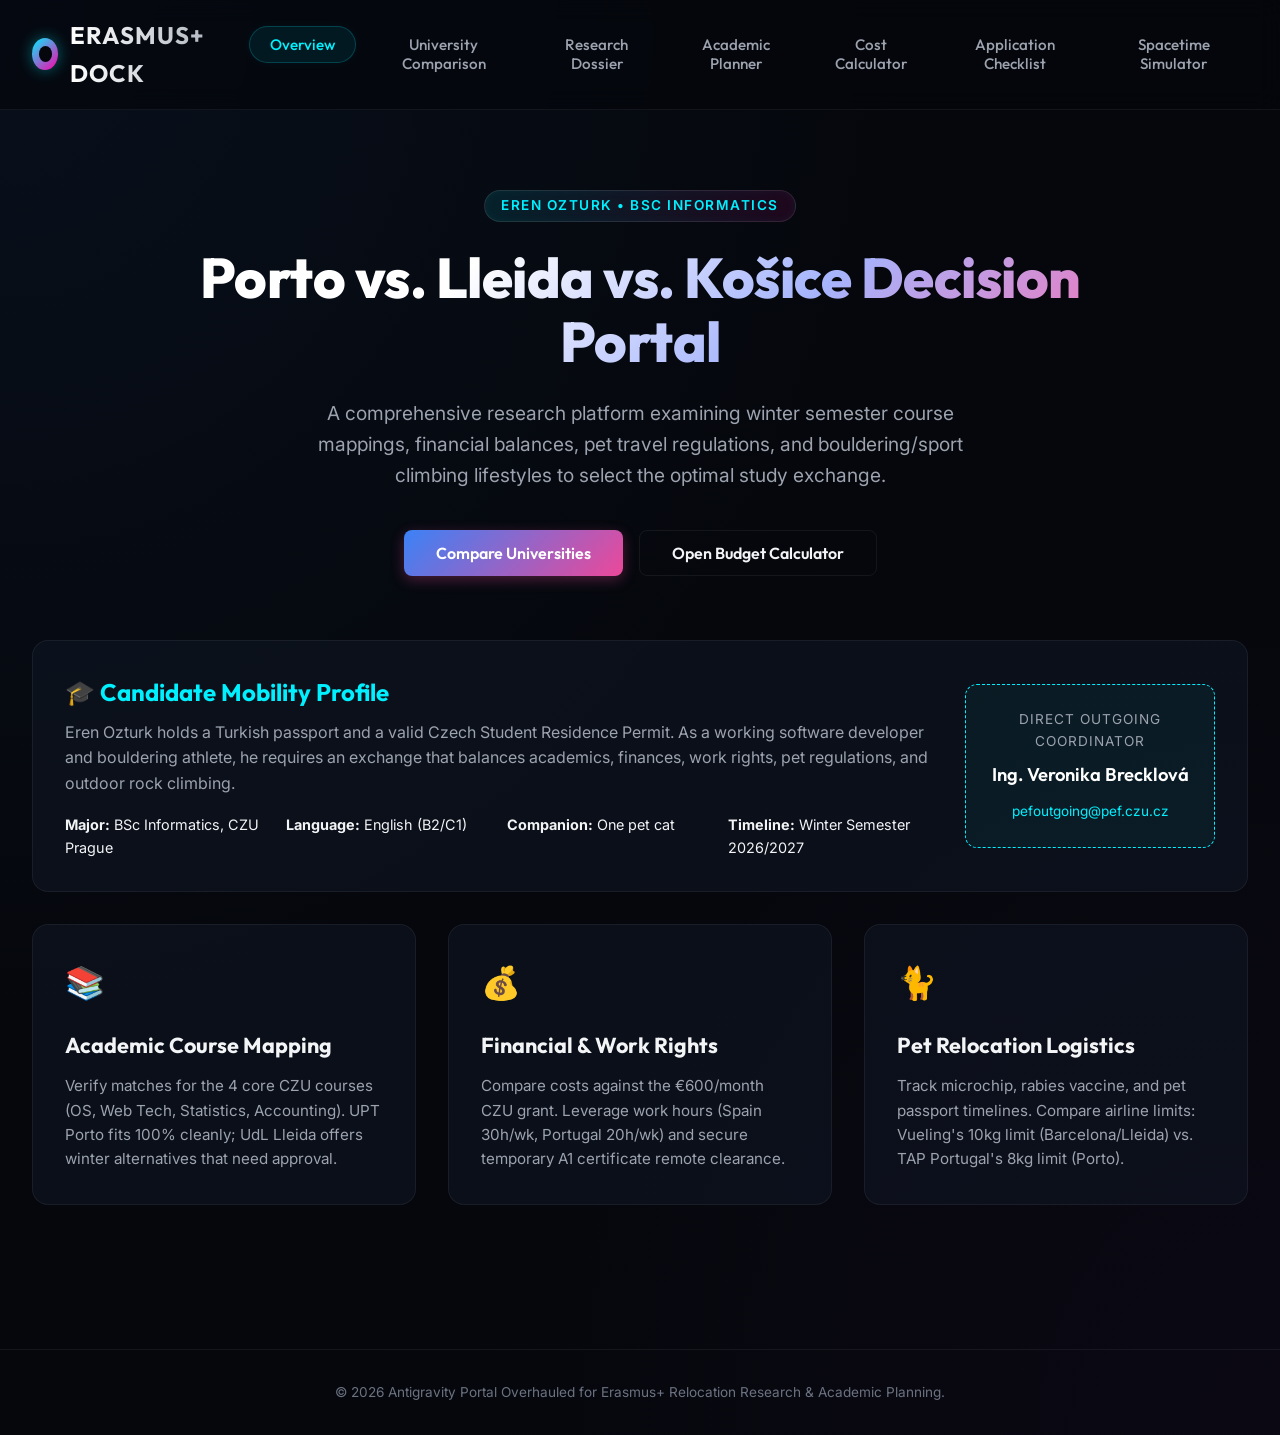
==== commit df14afbf: "Extend interactive portal with TUKE Kosice side-by-side comparison, academic courses, and budget opt" ====
--- a/antigravity-portal/index.html
+++ b/antigravity-portal/index.html
@@ -4,7 +4,7 @@
   <meta charset="UTF-8">
   <meta name="viewport" content="width=device-width, initial-scale=1.0">
   <title>Erasmus+ Relocation Dashboard & Academic Planner</title>
-  <meta name="description" content="Explore Erasmus+ relocation research, budgets, and visa details for Porto (UPT) and Lleida (UdL) for CZU Prague BSc Informatics student Eren Ozturk.">
+  <meta name="description" content="Explore Erasmus+ relocation research, budgets, and visa details for Porto (UPT), Lleida (UdL), and Košice (TUKE) for CZU Prague BSc Informatics student Eren Ozturk.">
   <link rel="stylesheet" href="style.css">
   <link href="https://fonts.googleapis.com/css2?family=Outfit:wght@300;400;500;600;700;800&family=Inter:wght@300;400;500;600;700&display=swap" rel="stylesheet">
 </head>
@@ -32,8 +32,8 @@
   <!-- Hero Section -->
   <section class="hero" id="hero-banner">
     <span class="badge">Eren Ozturk • BSc Informatics</span>
-    <h1>UPT Porto vs. UdL Lleida Decision Portal</h1>
-    <p>A comprehensive research platform examining winter semester course mappings, financial balances, pet travel regulations, and bouldering lifestyles to select the optimal study exchange.</p>
+    <h1>Porto vs. Lleida vs. Košice Decision Portal</h1>
+    <p>A comprehensive research platform examining winter semester course mappings, financial balances, pet travel regulations, and bouldering/sport climbing lifestyles to select the optimal study exchange.</p>
     <div class="cta-buttons">
       <button class="btn btn-primary" data-tab="comparison" id="hero-btn-comp">Compare Universities</button>
       <button class="btn btn-secondary" data-tab="calculator" id="hero-btn-calc">Open Budget Calculator</button>
@@ -86,12 +86,13 @@
     <section class="tab-pane" id="comparison">
       <h2 class="section-title-glow" style="margin-bottom: 2rem;">📊 Side-by-Side Destination Comparison</h2>
       <div style="overflow-x: auto; background: var(--bg-card); border: 1px solid var(--glass-border); border-radius: 16px; padding: 1.5rem;">
-        <table style="width: 100%; border-collapse: collapse; text-align: left; min-width: 800px;">
+        <table style="width: 100%; border-collapse: collapse; text-align: left; min-width: 900px;">
           <thead>
             <tr style="border-bottom: 2px solid var(--glass-border); font-family: var(--font-title); color: var(--accent-cyan); font-size: 1.1rem;">
               <th style="padding: 1rem;">Metric</th>
-              <th style="padding: 1rem; width: 40%;">UPT Porto (Portugal)</th>
-              <th style="padding: 1rem; width: 40%;">UdL Lleida (Spain)</th>
+              <th style="padding: 1rem; width: 28%;">UPT Porto (Portugal)</th>
+              <th style="padding: 1rem; width: 28%;">UdL Lleida (Spain)</th>
+              <th style="padding: 1rem; width: 28%;">TUKE Košice (Slovakia)</th>
             </tr>
           </thead>
           <tbody style="font-size: 0.95rem;">
@@ -99,41 +100,49 @@
               <td style="padding: 1.25rem; font-weight: 600; color: var(--text-primary);">Erasmus Code & Rank</td>
               <td style="padding: 1.25rem; color: var(--text-secondary);"><strong>P PORTO07</strong> (Academic Score: 10/10)</td>
               <td style="padding: 1.25rem; color: var(--text-secondary);"><strong>E LLEIDA01</strong> (Academic Score: 4/10 due to language)</td>
+              <td style="padding: 1.25rem; color: var(--text-secondary);"><strong>SK KOSICE03</strong> (Academic Score: 10/10)</td>
             </tr>
             <tr style="border-bottom: 1px solid var(--glass-border);">
               <td style="padding: 1.25rem; font-weight: 600; color: var(--text-primary);">Winter Course Fit</td>
               <td style="padding: 1.25rem; color: var(--text-secondary);"><span style="color: #6ee7b7;">✅ 100% Clean Fit</span><br>All 4 courses are core requirements offered in English/bilingual format in Sem 1.</td>
               <td style="padding: 1.25rem; color: var(--text-secondary);"><span style="color: #fcd34d;">⚠️ Feasible with Substitutions</span><br>Requires approval for Web dinàmica (Digital Design dept) and Estadística Avançada (ADE dept) as winter substitutes.</td>
+              <td style="padding: 1.25rem; color: var(--text-secondary);"><span style="color: #6ee7b7;">✅ 100% Clean Fit</span><br>All 4 core courses are offered in English in Winter. No substitutions needed.</td>
             </tr>
             <tr style="border-bottom: 1px solid var(--glass-border);">
               <td style="padding: 1.25rem; font-weight: 600; color: var(--text-primary);">Living Cost Level</td>
               <td style="padding: 1.25rem; color: var(--text-secondary);"><span style="color: #fca5a5;">🔴 High (€1,000–€1,460 studio)</span><br>Porto is a major tourist/student hub. Rents are significantly higher.</td>
               <td style="padding: 1.25rem; color: var(--text-secondary);"><span style="color: #6ee7b7;">🟢 Low (€756–€1,010 studio)</span><br>Lleida is a smaller, inland city. Rents and services are highly affordable.</td>
+              <td style="padding: 1.25rem; color: var(--text-secondary);"><span style="color: #6ee7b7;">🟢 Very Low (€400–€650 studio)</span><br>Košice has very cheap private rentals (shared rooms €200–€450).</td>
             </tr>
             <tr style="border-bottom: 1px solid var(--glass-border);">
               <td style="padding: 1.25rem; font-weight: 600; color: var(--text-primary);">Pet Travel Companion</td>
               <td style="padding: 1.25rem; color: var(--text-secondary);"><span style="color: #fcd34d;">⚠️ Strict 8 kg limit (TAP)</span><br>Direct flight Prague to Porto. 8kg cabin weight is very tight for adult cat + carrier.</td>
               <td style="padding: 1.25rem; color: var(--text-secondary);"><span style="color: #6ee7b7;">✅ 10 kg limit (Vueling)</span><br>Fly direct Prague to Barcelona (10kg limit), then take the fast AVE train to Lleida.</td>
+              <td style="padding: 1.25rem; color: var(--text-secondary);"><span style="color: #6ee7b7;">👑 Direct Overland Train</span><br>7.5h direct train Prague to Košice. Cats in carriers travel for free with no cabin weight limits.</td>
             </tr>
             <tr style="border-bottom: 1px solid var(--glass-border);">
               <td style="padding: 1.25rem; font-weight: 600; color: var(--text-primary);">Pet Housing Policy</td>
               <td style="padding: 1.25rem; color: var(--text-secondary);">Landlords can legally ban pets in private leases. No official university dorms.</td>
               <td style="padding: 1.25rem; color: var(--text-secondary);">Landlords can legally ban pets. Shared flat search is critical. Resis (Vila) ban pets.</td>
+              <td style="padding: 1.25rem; color: var(--text-secondary);">TUKE dorms strictly ban pets. Private renting is cheap and required. Landlord approval needed.</td>
             </tr>
             <tr style="border-bottom: 1px solid var(--glass-border);">
               <td style="padding: 1.25rem; font-weight: 600; color: var(--text-primary);">Climbing Access</td>
               <td style="padding: 1.25rem; color: var(--text-secondary);">Good indoor gyms (São Rock, Proa, The North Wall). No nearby outdoor rock crags.</td>
               <td style="padding: 1.25rem; color: var(--text-secondary);"><span style="color: #6ee7b7;">👑 World-Class Outdoor Crags</span><br>Margalef, Santa Linya, Oliana, Siurana within 60 mins. Boulder Indoor gym is €44.50/mo.</td>
+              <td style="padding: 1.25rem; color: var(--text-secondary);"><span style="color: #6ee7b7;">✅ Balanced Scene</span><br>Turniská crag (30 min) and Zádiel (40 min) are close. Huge T2 Boulder Arena + Rozlomity.</td>
             </tr>
             <tr style="border-bottom: 1px solid var(--glass-border);">
               <td style="padding: 1.25rem; font-weight: 600; color: var(--text-primary);">Non-EU Visa / Mobility</td>
               <td style="padding: 1.25rem; color: var(--text-secondary);">Directive 2016/801 applies. UPT notifications to AIMA are slow. Register with local police in 30 days.</td>
               <td style="padding: 1.25rem; color: var(--text-secondary);">Directive 2016/801 applies. UdL ORI notifies Delegación del Gobierno. Positive silence applies after 30 days.</td>
+              <td style="padding: 1.25rem; color: var(--text-secondary);">Directive 2016/801 applies. TUKE notifies Foreign Police. Register within 3 days of arrival if private.</td>
             </tr>
             <tr>
               <td style="padding: 1.25rem; font-weight: 600; color: var(--text-primary);">Student Work Limits</td>
               <td style="padding: 1.25rem; color: var(--text-secondary);">20 hours/week during semester. AIMA registration required.</td>
               <td style="padding: 1.25rem; color: var(--text-secondary);"><span style="color: #6ee7b7;">✅ 30 hours/week (RD 1155/2024)</span><br>Automatic work rights with university studies.</td>
+              <td style="padding: 1.25rem; color: var(--text-secondary);">20 hours/week under Slovak Student Job agreement. Exempt from separate work permits.</td>
             </tr>
           </tbody>
         </table>
@@ -161,9 +170,10 @@
         <div class="timeline-container">
           <h2 class="section-title-glow" style="margin-bottom: 2rem;">🎓 Course Selection & Academic Fit</h2>
           
-          <div class="uni-toggle-container" style="margin-bottom: 1.5rem; display: flex; gap: 0.5rem; max-width: 400px;">
+          <div class="uni-toggle-container" style="margin-bottom: 1.5rem; display: flex; gap: 0.5rem; max-width: 500px;">
             <button class="btn-uni active" data-uni="UPT Porto" id="btn-uni-porto" style="flex: 1; padding: 0.75rem; border-radius: 8px; border: 1px solid var(--glass-border); background: var(--bg-surface); color: var(--text-main); cursor: pointer; transition: var(--transition-smooth); font-family: var(--font-title); font-weight: 600;">UPT Porto</button>
             <button class="btn-uni" data-uni="UdL Lleida" id="btn-uni-lleida" style="flex: 1; padding: 0.75rem; border-radius: 8px; border: 1px solid var(--glass-border); background: var(--bg-surface); color: var(--text-main); cursor: pointer; transition: var(--transition-smooth); font-family: var(--font-title); font-weight: 600;">UdL Lleida</button>
+            <button class="btn-uni" data-uni="TUKE Košice" id="btn-uni-kosice" style="flex: 1; padding: 0.75rem; border-radius: 8px; border: 1px solid var(--glass-border); background: var(--bg-surface); color: var(--text-main); cursor: pointer; transition: var(--transition-smooth); font-family: var(--font-title); font-weight: 600;">TUKE Košice</button>
           </div>
 
           <div class="timeline" id="pathway-timeline">
@@ -208,6 +218,7 @@
             <div style="display: flex; gap: 0.5rem; margin-top: 0.5rem;">
               <button class="btn-tool active" id="calc-city-porto" style="flex: 1; padding: 0.6rem; border-radius: 8px;">Porto</button>
               <button class="btn-tool" id="calc-city-lleida" style="flex: 1; padding: 0.6rem; border-radius: 8px;">Lleida</button>
+              <button class="btn-tool" id="calc-city-kosice" style="flex: 1; padding: 0.6rem; border-radius: 8px;">Košice</button>
             </div>
           </div>
 
